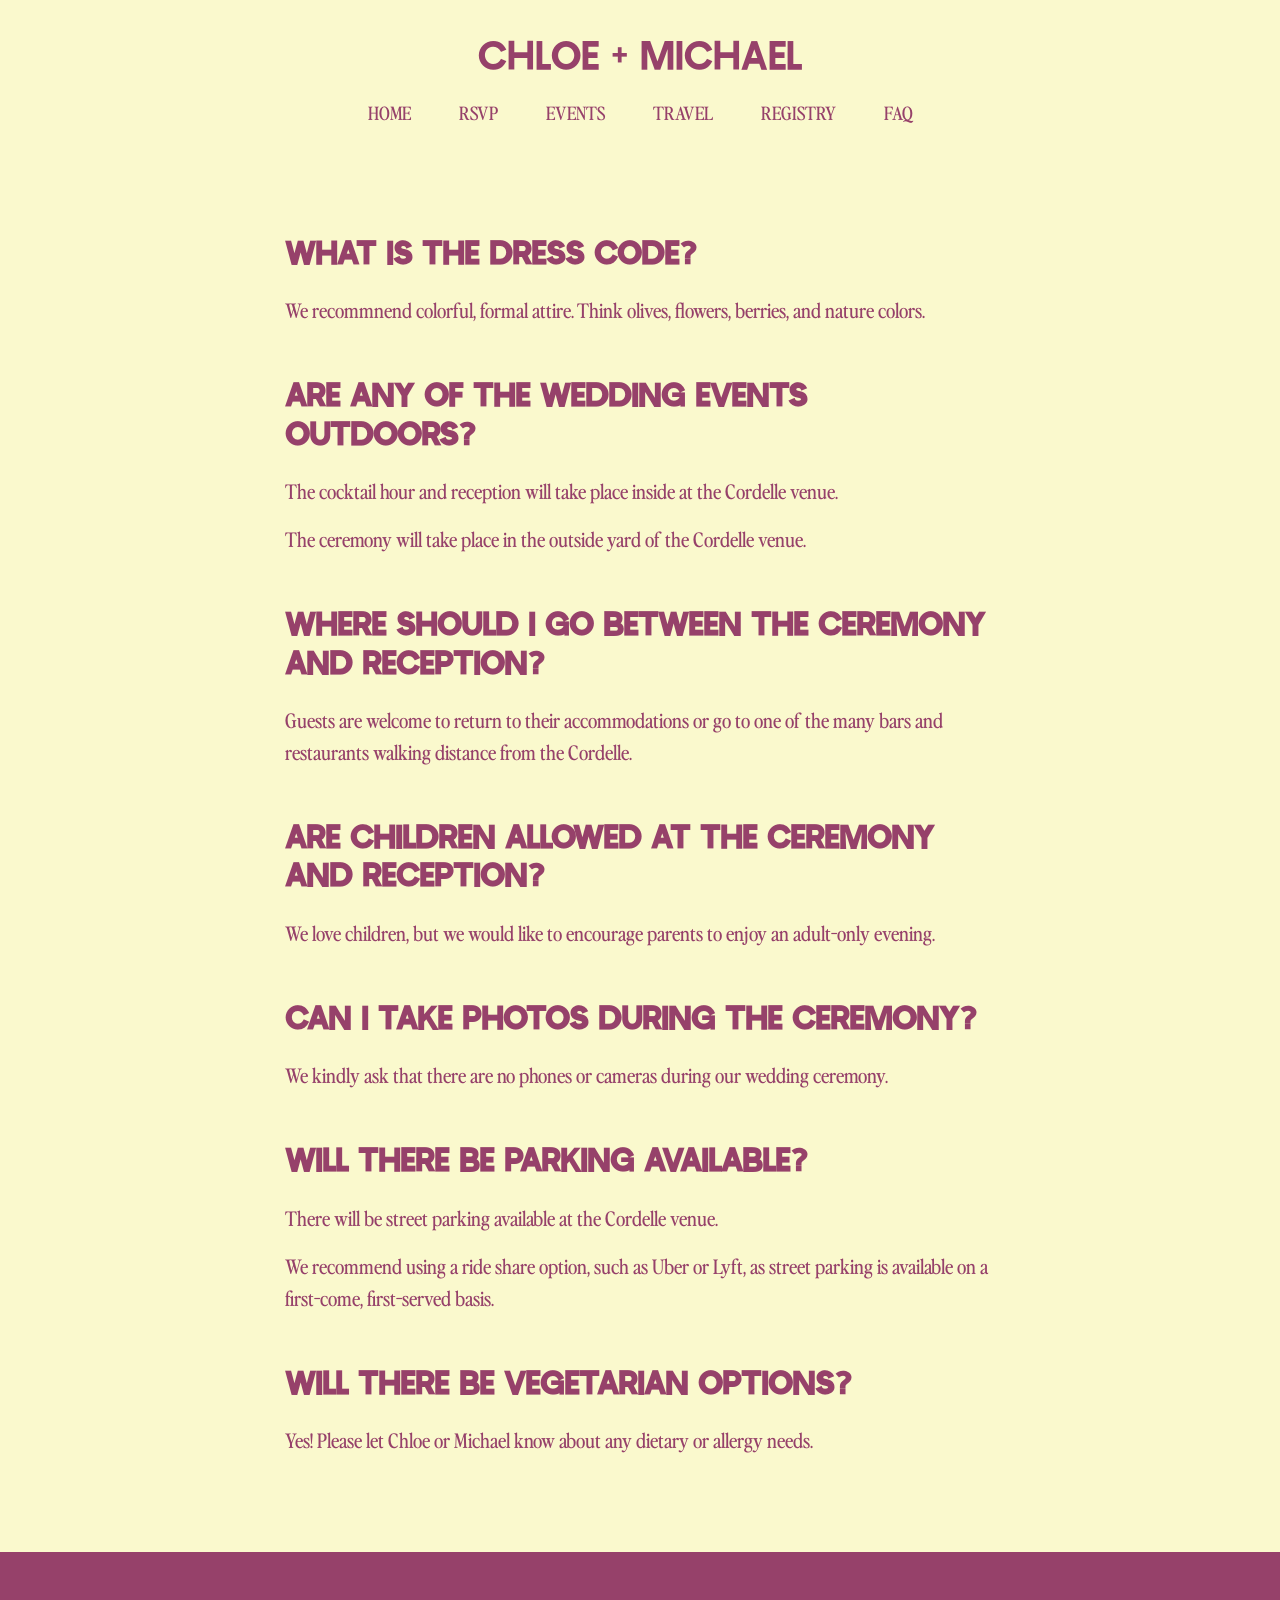
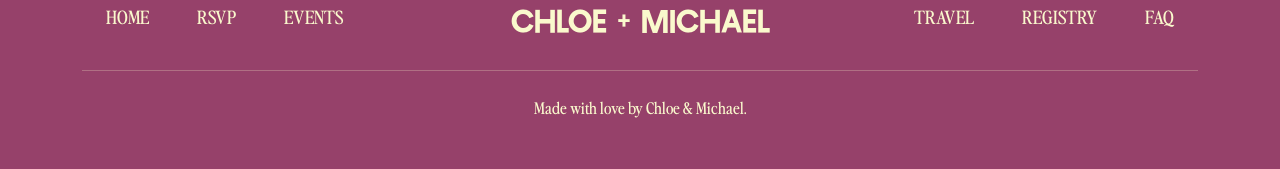
==== faq/index.html @ 9ab852e9 "Add files via upload" ====
<!DOCTYPE html>
<html lang="en">
<head>
    <meta charset="UTF-8">
    <meta name="viewport" content="width=device-width, initial-scale=1.0">
    <title>FAQ about Chloe + Michael</title>
    
    <!-- Favicons -->
    <link rel="apple-touch-icon" sizes="180x180" href="../favicon/apple-touch-icon.png">
    <link rel="icon" type="image/png" sizes="32x32" href="../favicon/favicon-32x32.png">
    <link rel="icon" type="image/png" sizes="16x16" href="../favicon/favicon-16x16.png">
    <link rel="manifest" href="../favicon/site.webmanifest">
    
    <!-- Bootstrap 5 CSS -->
    <link href="https://cdn.jsdelivr.net/npm/bootstrap@5.3.2/dist/css/bootstrap.min.css" rel="stylesheet">
    
    <!-- Custom CSS -->
    <link rel="stylesheet" href="../css/style.css">
    
    <!-- Bootstrap Icons -->
    <link rel="stylesheet" href="https://cdn.jsdelivr.net/npm/bootstrap-icons@1.11.3/font/bootstrap-icons.min.css">
    
</head>
<body>
    <!-- Header Component -->
    <div id="header-container"></div>

    <!-- FAQ Section -->
    <section id="faq" class="py-5 color-combo-2">
        <div class="container">
            <div class="row">
                <div class="col-lg-8 mx-auto">
                    <h2 class="fw-bold my-4">
                        What is the dress code?
                    </h2>
                    <p class="lead mb-5">
                        We recommnend colorful, formal attire. Think olives, flowers, berries, and nature colors.
                    </p>
                    <h2 class="fw-bold my-4">
                        Are any of the wedding events outdoors?
                    </h2>
                    <p class="lead mb-3">
                        The cocktail hour and reception will take place inside at the Cordelle venue.
                    </p>
                    <p class="lead mb-5">
                        The ceremony will take place in the outside yard of the Cordelle venue.
                    </p>
                    <h2 class="fw-bold my-4">
                        Where should I go between the ceremony and reception?
                    </h2>
                    <p class="lead mb-5">
                        Guests are welcome to return to their accommodations or go to one of the many bars and restaurants walking distance from the Cordelle. 
                    </p>
                    <h2 class="fw-bold my-4">
                        Are children allowed at the ceremony and reception?
                    </h2>
                    <p class="lead mb-5">
                        We love children, but we would like to encourage parents to enjoy an adult-only evening.
                    </p>
                    <h2 class="fw-bold my-4">
                        Can I take photos during the ceremony?
                    </h2>
                    <p class="lead mb-5">
                        We kindly ask that there are no phones or cameras during our wedding ceremony.
                    </p>
                    <h2 class="fw-bold my-4">
                        Will there be parking available?
                    </h2>
                    <p class="lead mb-3">
                        There will be street parking available at the Cordelle venue.
                    </p>
                    <p class="lead mb-5">
                        We recommend using a ride share option, such as Uber or Lyft, as street parking is available on a first-come, first-served basis. 
                    </p>
                    <h2 class="fw-bold my-4">
                        Will there be vegetarian options?
                    </h2>
                    <p class="lead mb-5">
                        Yes! Please let Chloe or Michael know about any dietary or allergy needs. 
                    </p>
                </div>
            </div>
        </div>
    </section>

    <!-- Footer Component -->
    <div id="footer-container"></div>

    <!-- Scripts -->
    <script src="https://cdn.jsdelivr.net/npm/bootstrap@5.3.2/dist/js/bootstrap.bundle.min.js"></script>
    <script src="../js/components.js"></script>
</body>
</html>
---- css/style.css ----
/* Font Face Declarations */
@font-face {
    font-family: "Perfectly Nineties Regular";
    src: url("../fonts/Perfectly Nineties Regular/perfectly-nineties-regular.otf") format("opentype");
    font-weight: normal;
    font-style: normal;
}

@font-face {
    font-family: "Olivie Sans";
    src: url("../fonts/Olivie Sans/OlivieSans-Regular.otf") format("opentype");
    font-weight: normal;
    font-style: normal;
}

@font-face {
    font-family: "Homemade Apple";
    src: url("../fonts/Homemade Apple/HomemadeApple-Regular.ttf") format("truetype");
    font-weight: normal;
    font-style: normal;
}

/* Global Styles */
:root {
    --d1-color: #968C39;
    --d2-color: #A51D2F;
    --l1-color: #ECD1D5;
    --l2-color: #faf9cd;
    --d3-color: #96416A;
    --l3-color: #968C39;
}

body {
    font-family: "Perfectly Nineties Regular", sans-serif;
    font-optical-sizing: auto;
    font-weight: 400;
    font-style: normal;
    line-height: 1.6;
    color: var(--d1-color);
}

h1, h2, h3, h4, h5, h6 {
    font-family: "Olivie Sans", serif;
}

/* Navigation */
.navbar {
    background-color: rgba(250, 249, 205, 1);
    backdrop-filter: blur(10px);
    padding: 1rem 0;
    transition: all 0.3s ease;
}

.navbar-brand {
    font-family: "Olivie Sans", sans-serif;
    font-size: 2.5rem;
    color: var(--d3-color);
    text-decoration: none;
    transition: all 0.3s ease;
}

.navbar-brand:hover {
    color: inherit;
}

/* Desktop navbar - centered layout */
@media (min-width: 992px) {
    .navbar .container {
        display: flex;
        flex-direction: column;
        align-items: center;
    }
    
    .navbar-brand {
        text-align: center;
        margin: 0 auto;
    }
    
    .navbar-toggler {
        display: none;
    }
    
    .navbar-collapse {
        display: flex !important;
        width: 100%;
        justify-content: center;
    }
    
    .navbar-nav {
        margin: 0 auto !important;
        flex-direction: row;
    }
}

/* Center mobile menu items */
@media (max-width: 992px) {
    .navbar .container {
        display: flex;
        flex-wrap: wrap;
        align-items: center;
        justify-content: space-between;
    }
    
    .navbar-brand {
        flex: 0 0 auto;
        margin-right: auto;
        font-size: 1.75rem;
        white-space: nowrap;
        padding-left: 0.75rem;
    }
    
    .navbar-toggler {
        flex: 0 0 auto;
        margin-left: auto;
        order: 2;
    }
    
    .navbar-collapse {
        flex-basis: 100%;
        flex-grow: 1;
        align-items: center;
        text-align: center;
        padding-top: 1rem;
        order: 3;
    }
    
    .navbar-nav {
        margin: 0 auto;
    }
    
    .nav-item {
        margin: 0.5rem 0;
    }
}

/* Hamburger menu styles */
.navbar-toggler {
    border: none;
    padding: 0.5rem;
    transition: all 0.3s ease;
}

.navbar-toggler-icon {
    background-image: url("data:image/svg+xml,%3csvg xmlns='http://www.w3.org/2000/svg' viewBox='0 0 30 30'%3e%3cpath stroke='%2396416A' stroke-linecap='round' stroke-miterlimit='10' stroke-width='2' d='M4 7h22M4 15h22M4 23h22'/%3e%3c/svg%3e");
}

/* Link Styles */
.nav-link, footer a {
    font-family: "Perfectly Nineties Regular", sans-serif;
    font-weight: 500;
    margin: 0 0.5rem;
    padding: 0.5rem 1rem !important;
    transition: all 0.3s ease;
    border-radius: 50px;
    text-decoration: none;
    font-size: 1.15rem;
}

.nav-link {
    color: var(--d3-color) !important;
}

.nav-link:hover {
    background-color: var(--d3-color);
    color: var(--l2-color) !important;
}

/* Hero Section */
#hero {
    position: relative;
    overflow: hidden;
    background-color: var(--l2-color);
    color: var(--d3-color);
}

#hero img {
    width: auto;
    height: 45rem;
    display: block;
    margin: 0 auto;
    padding-top: 8rem;
    padding-bottom: 1.5rem;
}

#hero h1 {
    font-size: 2.5rem;
    font-weight: 300;
    margin-bottom: 1.15rem;
    margin-top: 1.5rem;
    font-family: "Olivie Sans", sans-serif;
}

#hero .lead {
    font-size: 1.25rem;
    font-weight: 300;
    max-width: 600px;
    margin: 0 auto;
    font-family: "Perfectly Nineties Regular", sans-serif;
}

#countdown-text {
    font-weight: 700;
}

.color-combo-1 {
    background-color: var(--d1-color);
    color: var(--l2-color);
}

.color-combo-1 .btn {
    background-color: var(--d1-color);
    color: var(--l2-color);
    border-radius: 50px;
    padding: 0.75rem 2rem;
    font-weight: 500;
    font-size: 1.25rem;
    transition: all 0.3s ease;
    text-shadow: none;
    border-radius: 50px;
    border-width: 2px;
    border-color: var(--l2-color);
}
.color-combo-1 .btn:hover {
    background-color: var(--l2-color);
    color: var(--d1-color);
    transform: translateY(-2px);
    box-shadow: 0 4px 8px rgba(0, 0, 0, 0.2);
}

.color-combo-2 {
    background-color: var(--l2-color);
    color: var(--d3-color);
}

.color-combo-3 {
    background-color: var(--d2-color);
    color: var(--l2-color);
}

#faq .container {
    margin-top: 10rem;
}

#story, #faq .container {
    padding: 0 2rem;
}

/* Footer */
footer {
    background-color: var(--d3-color);
    color: var(--l2-color);
}

footer ul li {
    margin-bottom: 0.75rem;
}

footer a {
    transition: all 0.3s ease;
    text-decoration: none;
    padding: 0.5rem 1rem;
    color: var(--l2-color);
}

footer a:hover {
    background-color: var(--l2-color);
    color: var(--d2-color);
}

/* Image Carousel */
.image-carousel-container {
    width: 100%;
    overflow: hidden;
    position: relative;
    /* Match surrounding section background to avoid visible gap lines */
    background-color: var(--d1-color);
}

.image-carousel-track {
    display: flex;
    gap: 0;
    width: fit-content;
    /* Improve compatibility with iOS Safari during transforms */
    -webkit-backface-visibility: hidden;
    backface-visibility: hidden;
    transform: translate3d(0, 0, 0);
}

.carousel-image {
    height: 400px;
    width: auto;
    object-fit: cover;
    flex-shrink: 0;
    display: block;
}

@keyframes scroll {
    0% {
        transform: translate3d(0, 0, 0);
    }
    100% {
        transform: translate3d(-50%, 0, 0);
    }
}

/* Responsive mobile Design */
@media (max-width: 768px) {

    #hero img {
        width: 100%;
        height: auto;
    }

    #faq .container {
        margin-top: 5rem;
    }

}
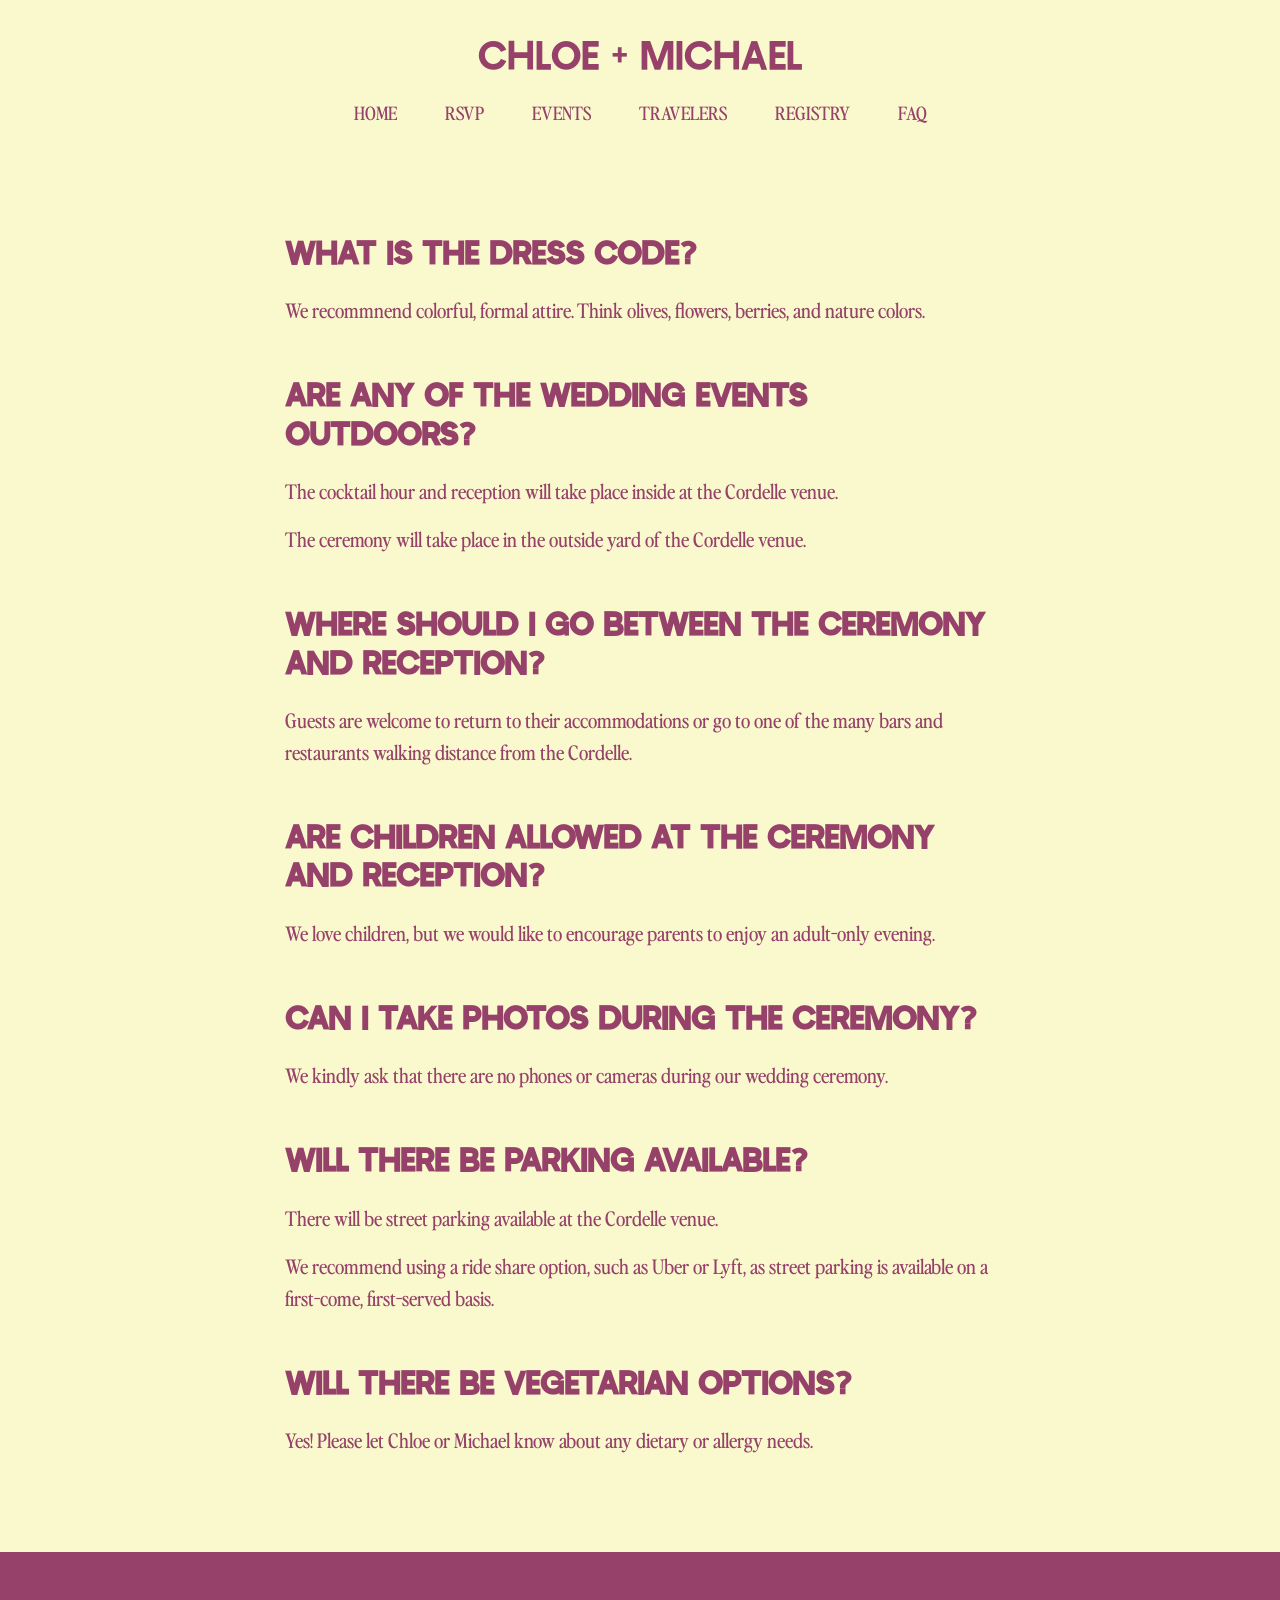
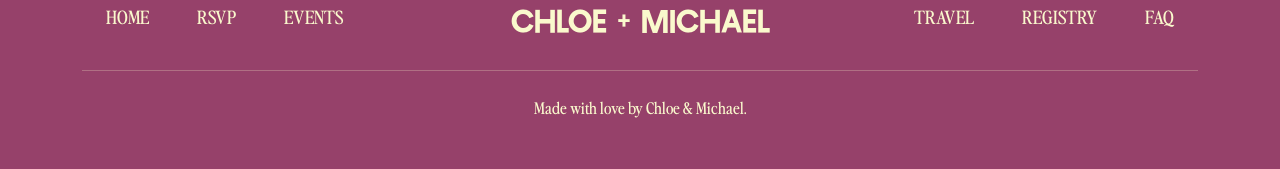
==== commit f2370421: "Add files via upload" ====
--- a/faq/index.html
+++ b/faq/index.html
@@ -26,7 +26,7 @@
     <div id="header-container"></div>
 
     <!-- FAQ Section -->
-    <section id="faq" class="py-5 color-combo-2">
+    <section id="spacer" class="py-5 color-combo-2">
         <div class="container">
             <div class="row">
                 <div class="col-lg-8 mx-auto">
--- a/css/style.css
+++ b/css/style.css
@@ -237,11 +237,11 @@
     color: var(--l2-color);
 }
 
-#faq .container {
+#spacer .container {
     margin-top: 10rem;
 }
 
-#story, #faq .container {
+#story, #spacer .container {
     padding: 0 2rem;
 }
 
@@ -311,7 +311,7 @@
         height: auto;
     }
 
-    #faq .container {
+    #spacer .container {
         margin-top: 5rem;
     }
 
